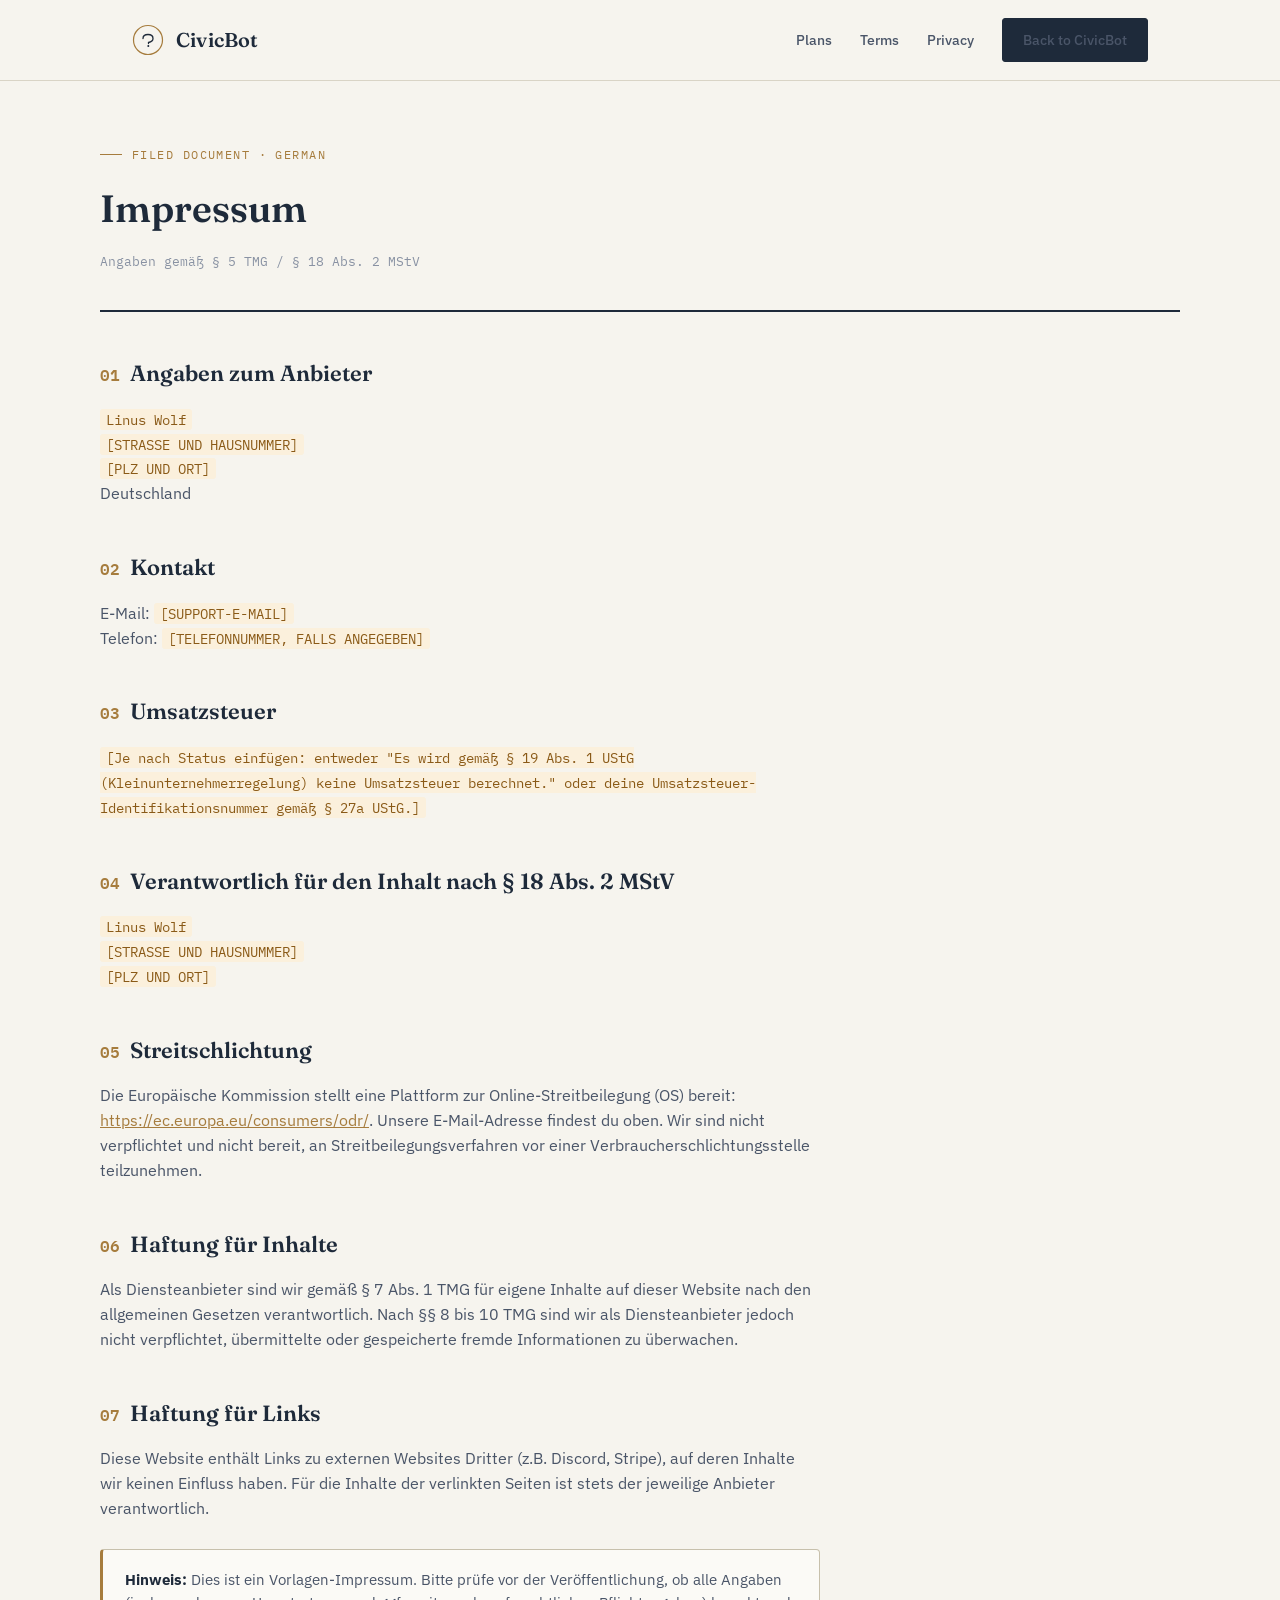
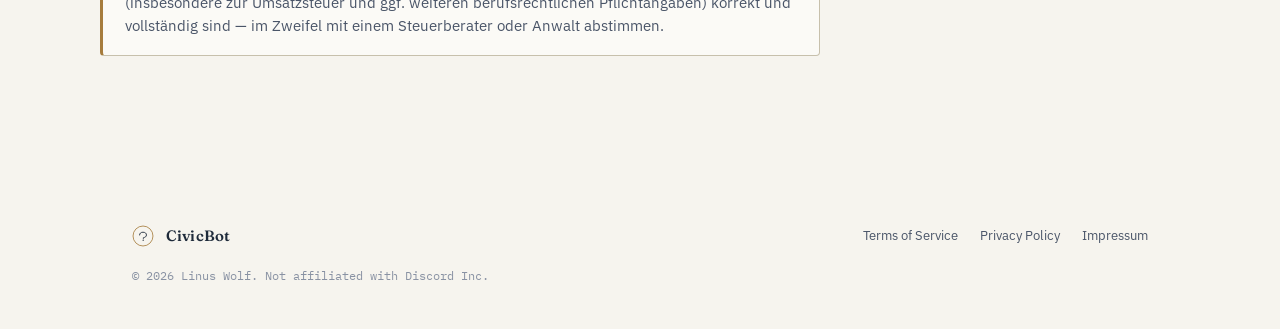
==== impressum.html @ 1b2a7441 "Add files via upload" ====
<!DOCTYPE html>
<html lang="de">
<head>
<meta charset="UTF-8">
<meta name="viewport" content="width=device-width, initial-scale=1.0">
<title>Impressum — CivicBot</title>
<link rel="stylesheet" href="style.css">
</head>
<body>

<header class="site">
  <div class="bar">
    <a href="index.html" class="brand">
      <span class="seal" aria-hidden="true">
        <svg width="32" height="32" viewBox="0 0 32 32" fill="none">
          <circle cx="16" cy="16" r="14.5" stroke="#A67C3D" stroke-width="1.2"/>
          <path d="M11 14.5C11 12 13 10.5 16 10.5C19 10.5 21 12 21 14.5C21 17 19 18 16.5 18.5V19.5" stroke="#1E2A3A" stroke-width="1.3" stroke-linecap="round"/>
          <circle cx="16.3" cy="22" r="1" fill="#1E2A3A"/>
        </svg>
      </span>
      <span class="brand-name">CivicBot</span>
    </a>
    <nav class="primary">
      <a href="index.html#services">Plans</a>
      <a href="terms.html">Terms</a>
      <a href="privacy.html">Privacy</a>
      <a href="index.html" class="btn btn-primary">Back to CivicBot</a>
    </nav>
  </div>
</header>

<div class="wrap doc">
  <div class="doc-head">
    <p class="eyebrow">Filed Document · German</p>
    <h1>Impressum</h1>
    <p class="meta">Angaben gemäß § 5 TMG / § 18 Abs. 2 MStV</p>
  </div>

  <div class="doc-body">
    <h2><span class="num">01</span>Angaben zum Anbieter</h2>
    <p>
      <span class="fill">Linus Wolf</span><br>
      <span class="fill">[STRASSE UND HAUSNUMMER]</span><br>
      <span class="fill">[PLZ UND ORT]</span><br>
      Deutschland
    </p>

    <h2><span class="num">02</span>Kontakt</h2>
    <p>
      E-Mail: <span class="fill">[SUPPORT-E-MAIL]</span><br>
      Telefon: <span class="fill">[TELEFONNUMMER, FALLS ANGEGEBEN]</span>
    </p>

    <h2><span class="num">03</span>Umsatzsteuer</h2>
    <p><span class="fill">[Je nach Status einfügen: entweder "Es wird gemäß § 19 Abs. 1 UStG (Kleinunternehmerregelung) keine Umsatzsteuer berechnet." oder deine Umsatzsteuer-Identifikationsnummer gemäß § 27a UStG.]</span></p>

    <h2><span class="num">04</span>Verantwortlich für den Inhalt nach § 18 Abs. 2 MStV</h2>
    <p>
      <span class="fill">Linus Wolf</span><br>
      <span class="fill">[STRASSE UND HAUSNUMMER]</span><br>
      <span class="fill">[PLZ UND ORT]</span>
    </p>

    <h2><span class="num">05</span>Streitschlichtung</h2>
    <p>Die Europäische Kommission stellt eine Plattform zur Online-Streitbeilegung (OS) bereit: <a href="https://ec.europa.eu/consumers/odr/" target="_blank" rel="noopener">https://ec.europa.eu/consumers/odr/</a>. Unsere E-Mail-Adresse findest du oben. Wir sind nicht verpflichtet und nicht bereit, an Streitbeilegungsverfahren vor einer Verbraucherschlichtungsstelle teilzunehmen.</p>

    <h2><span class="num">06</span>Haftung für Inhalte</h2>
    <p>Als Diensteanbieter sind wir gemäß § 7 Abs. 1 TMG für eigene Inhalte auf dieser Website nach den allgemeinen Gesetzen verantwortlich. Nach §§ 8 bis 10 TMG sind wir als Diensteanbieter jedoch nicht verpflichtet, übermittelte oder gespeicherte fremde Informationen zu überwachen.</p>

    <h2><span class="num">07</span>Haftung für Links</h2>
    <p>Diese Website enthält Links zu externen Websites Dritter (z.B. Discord, Stripe), auf deren Inhalte wir keinen Einfluss haben. Für die Inhalte der verlinkten Seiten ist stets der jeweilige Anbieter verantwortlich.</p>

    <div class="callout"><strong>Hinweis:</strong> Dies ist ein Vorlagen-Impressum. Bitte prüfe vor der Veröffentlichung, ob alle Angaben (insbesondere zur Umsatzsteuer und ggf. weiteren berufsrechtlichen Pflichtangaben) korrekt und vollständig sind — im Zweifel mit einem Steuerberater oder Anwalt abstimmen.</div>
  </div>
</div>

<footer class="site">
  <div class="wrap">
    <div class="row">
      <a href="index.html" class="brand">
        <span class="seal" aria-hidden="true">
          <svg width="22" height="22" viewBox="0 0 32 32" fill="none">
            <circle cx="16" cy="16" r="14.5" stroke="#A67C3D" stroke-width="1.2"/>
            <path d="M11 14.5C11 12 13 10.5 16 10.5C19 10.5 21 12 21 14.5C21 17 19 18 16.5 18.5V19.5" stroke="#1E2A3A" stroke-width="1.3" stroke-linecap="round"/>
            <circle cx="16.3" cy="22" r="1" fill="#1E2A3A"/>
          </svg>
        </span>
        <span class="brand-name">CivicBot</span>
      </a>
      <div class="legal-links">
        <a href="terms.html">Terms of Service</a>
        <a href="privacy.html">Privacy Policy</a>
        <a href="impressum.html">Impressum</a>
      </div>
    </div>
    <div class="fine">© 2026 Linus Wolf. Not affiliated with Discord Inc.</div>
  </div>
</footer>

<script src="script.js"></script>
</body>
</html>
---- style.css ----
/* ============================================================
   CivicBot — shared design system
   Direction: "civic registry" — municipal ledger meets Discord.
   ============================================================ */

@import url('https://fonts.googleapis.com/css2?family=Fraunces:opsz,wght@9..144,500;9..144,600;9..144,680&family=IBM+Plex+Sans:wght@400;500;600&family=IBM+Plex+Mono:wght@400;500&display=swap');

:root {
  --paper: #F6F4EE;
  --paper-raised: #FBFAF6;
  --ink: #1E2A3A;
  --ink-soft: #4A5568;
  --ink-faint: #8992A3;
  --seal: #A67C3D;
  --seal-bright: #C39A56;
  --ledger: #3F6B52;
  --rule: #D9D4C6;
  --rule-strong: #C7C0AC;

  --display: 'Fraunces', Georgia, serif;
  --body: 'IBM Plex Sans', -apple-system, sans-serif;
  --mono: 'IBM Plex Mono', 'Courier New', monospace;
}

* { box-sizing: border-box; }

html { scroll-behavior: smooth; }

body {
  margin: 0;
  background: var(--paper);
  color: var(--ink);
  font-family: var(--body);
  font-size: 16px;
  line-height: 1.6;
  -webkit-font-smoothing: antialiased;
}

a { color: var(--ink); }
a:focus-visible, button:focus-visible { outline: 2px solid var(--seal); outline-offset: 3px; }

.wrap {
  max-width: 1080px;
  margin: 0 auto;
  padding: 0 32px;
}

/* ---------- Seal mark (signature element) ---------- */
.seal {
  display: inline-flex;
  align-items: center;
  justify-content: center;
  flex-shrink: 0;
}
.seal svg { display: block; }

/* ---------- Header ---------- */
header.site {
  border-bottom: 1px solid var(--rule);
  background: var(--paper);
  position: sticky;
  top: 0;
  z-index: 40;
}
header.site .bar {
  display: flex;
  align-items: center;
  justify-content: space-between;
  padding: 18px 32px;
  max-width: 1080px;
  margin: 0 auto;
}
.brand {
  display: flex;
  align-items: center;
  gap: 12px;
  text-decoration: none;
  color: var(--ink);
}
.brand .seal { width: 32px; height: 32px; }
.brand-name {
  font-family: var(--display);
  font-weight: 600;
  font-size: 20px;
  letter-spacing: 0.01em;
}
nav.primary {
  display: flex;
  align-items: center;
  gap: 28px;
}
nav.primary a {
  text-decoration: none;
  font-size: 14px;
  color: var(--ink-soft);
  font-weight: 500;
}
nav.primary a:hover { color: var(--ink); }
.btn {
  font-family: var(--body);
  font-weight: 600;
  font-size: 14px;
  padding: 10px 20px;
  border-radius: 3px;
  border: 1px solid var(--ink);
  text-decoration: none;
  display: inline-block;
  cursor: pointer;
  transition: transform 0.15s ease, background 0.15s ease;
}
.btn-primary { background: var(--ink); color: var(--paper); }
.btn-primary:hover { background: var(--seal); border-color: var(--seal); }
.btn-ghost { background: transparent; color: var(--ink); border-color: var(--rule-strong); }
.btn-ghost:hover { border-color: var(--ink); }

/* ---------- Hero ---------- */
.hero {
  padding: 88px 0 96px;
  border-bottom: 1px solid var(--rule);
}
.hero .grid {
  display: grid;
  grid-template-columns: 1.1fr 0.9fr;
  gap: 64px;
  align-items: center;
}
.eyebrow {
  font-family: var(--mono);
  font-size: 12px;
  letter-spacing: 0.12em;
  text-transform: uppercase;
  color: var(--seal);
  margin: 0 0 18px;
  display: flex;
  align-items: center;
  gap: 10px;
}
.eyebrow::before {
  content: "";
  width: 22px;
  height: 1px;
  background: var(--seal);
}
h1.display {
  font-family: var(--display);
  font-weight: 600;
  font-size: 52px;
  line-height: 1.08;
  letter-spacing: -0.01em;
  margin: 0 0 22px;
}
h1.display em { font-style: italic; font-weight: 500; color: var(--seal); }
.lede {
  font-size: 18px;
  color: var(--ink-soft);
  max-width: 46ch;
  margin: 0 0 34px;
}
.cta-row { display: flex; gap: 14px; flex-wrap: wrap; }

/* Registry card visual */
.registry-card {
  background: var(--paper-raised);
  border: 1px solid var(--rule-strong);
  border-radius: 6px;
  padding: 28px;
  position: relative;
  box-shadow: 0 1px 0 rgba(30,42,58,0.03);
}
.registry-card::before {
  content: "";
  position: absolute;
  inset: 6px;
  border: 1px solid var(--rule);
  border-radius: 3px;
  pointer-events: none;
}
.registry-card .card-head {
  display: flex;
  justify-content: space-between;
  align-items: flex-start;
  margin-bottom: 22px;
}
.registry-card .card-head .seal { width: 30px; height: 30px; opacity: 0.85; }
.card-tag {
  font-family: var(--mono);
  font-size: 11px;
  color: var(--ink-faint);
  letter-spacing: 0.08em;
}
.stat-row {
  display: flex;
  justify-content: space-between;
  align-items: baseline;
  padding: 13px 0;
  border-top: 1px dashed var(--rule);
}
.stat-row:first-of-type { border-top: none; }
.stat-label { font-size: 13px; color: var(--ink-soft); }
.stat-value {
  font-family: var(--mono);
  font-size: 18px;
  font-weight: 500;
  color: var(--ink);
}
.stat-value.ledger { color: var(--ledger); }

/* ---------- Sections ---------- */
section { padding: 88px 0; border-bottom: 1px solid var(--rule); }
section:last-of-type { border-bottom: none; }
.section-head { max-width: 60ch; margin-bottom: 52px; }
.section-head h2 {
  font-family: var(--display);
  font-weight: 600;
  font-size: 34px;
  margin: 0 0 12px;
}
.section-head p { color: var(--ink-soft); font-size: 16px; margin: 0; }

/* Service directory (pricing) */
.directory {
  display: grid;
  grid-template-columns: 1fr 1fr;
  gap: 1px;
  background: var(--rule);
  border: 1px solid var(--rule);
  border-radius: 6px;
  overflow: hidden;
}
.record {
  background: var(--paper-raised);
  padding: 36px 32px;
}
.record-head {
  display: flex;
  justify-content: space-between;
  align-items: center;
  margin-bottom: 6px;
}
.stamp {
  font-family: var(--mono);
  font-size: 11px;
  font-weight: 500;
  letter-spacing: 0.08em;
  padding: 4px 10px;
  border-radius: 100px;
  border: 1px solid currentColor;
}
.stamp.free { color: var(--ledger); }
.stamp.premium { color: var(--seal); }
.record-price {
  font-family: var(--mono);
  font-size: 32px;
  margin: 18px 0 4px;
}
.record-price span { font-size: 14px; color: var(--ink-faint); }
.record-note { font-size: 13px; color: var(--ink-faint); margin-bottom: 26px; }
.record ul { list-style: none; padding: 0; margin: 0; }
.record li {
  padding: 10px 0;
  border-top: 1px dashed var(--rule);
  font-size: 14.5px;
  color: var(--ink-soft);
  display: flex;
  gap: 10px;
}
.record li:first-child { border-top: none; }
.record li::before { content: "—"; color: var(--seal); flex-shrink: 0; }

/* Ordinances (policy clauses) */
.ordinance {
  display: grid;
  grid-template-columns: 90px 1fr;
  gap: 24px;
  padding: 28px 0;
  border-top: 1px solid var(--rule);
}
.ordinance:first-child { border-top: none; padding-top: 0; }
.ordinance-mark {
  font-family: var(--mono);
  font-size: 14px;
  color: var(--seal);
  padding-top: 2px;
}
.ordinance h3 {
  font-family: var(--body);
  font-size: 17px;
  font-weight: 600;
  margin: 0 0 8px;
}
.ordinance p { margin: 0; color: var(--ink-soft); font-size: 15px; }

/* CTA band */
.band {
  background: var(--ink);
  color: var(--paper);
  padding: 72px 0;
  text-align: center;
  border-bottom: none;
}
.band h2 {
  font-family: var(--display);
  font-weight: 600;
  font-size: 32px;
  margin: 0 0 14px;
}
.band p { color: #B9C0CC; margin: 0 0 30px; }
.band .btn-primary { background: var(--seal-bright); border-color: var(--seal-bright); color: var(--ink); }
.band .btn-primary:hover { background: var(--paper); border-color: var(--paper); }

/* ---------- Footer ---------- */
footer.site {
  padding: 44px 0;
}
footer.site .row {
  display: flex;
  justify-content: space-between;
  align-items: center;
  flex-wrap: wrap;
  gap: 20px;
}
footer.site .brand .seal { width: 22px; height: 22px; }
footer.site .brand-name { font-size: 15px; }
footer .legal-links {
  display: flex;
  gap: 22px;
}
footer .legal-links a {
  font-size: 13px;
  color: var(--ink-soft);
  text-decoration: none;
}
footer .legal-links a:hover { color: var(--ink); }
footer .fine {
  font-size: 12px;
  color: var(--ink-faint);
  margin-top: 18px;
  font-family: var(--mono);
}

/* ---------- Legal document pages ---------- */
.doc {
  padding: 64px 0 96px;
}
.doc-head {
  border-bottom: 2px solid var(--ink);
  padding-bottom: 24px;
  margin-bottom: 44px;
}
.doc-head .eyebrow { margin-bottom: 14px; }
.doc-head h1 {
  font-family: var(--display);
  font-weight: 600;
  font-size: 38px;
  margin: 0 0 10px;
}
.doc-head .meta { font-family: var(--mono); font-size: 13px; color: var(--ink-faint); }
.doc-body { max-width: 72ch; }
.doc-body h2 {
  font-family: var(--display);
  font-size: 22px;
  font-weight: 600;
  margin: 44px 0 14px;
}
.doc-body h2 .num { color: var(--seal); font-family: var(--mono); font-size: 16px; margin-right: 10px; }
.doc-body h3 { font-size: 16px; margin: 24px 0 8px; }
.doc-body p, .doc-body li { color: var(--ink-soft); font-size: 15.5px; }
.doc-body ul, .doc-body ol { padding-left: 22px; }
.doc-body li { margin-bottom: 6px; }
.doc-body a { color: var(--seal); }
.fill {
  background: #FBF0DC;
  color: #8A5A17;
  padding: 1px 6px;
  border-radius: 3px;
  font-family: var(--mono);
  font-size: 0.92em;
}
.callout {
  background: var(--paper-raised);
  border: 1px solid var(--rule-strong);
  border-left: 3px solid var(--seal);
  border-radius: 4px;
  padding: 18px 22px;
  margin: 28px 0;
  font-size: 14.5px;
  color: var(--ink-soft);
}
.callout strong { color: var(--ink); }

/* ---------- Scroll reveal ---------- */
.reveal { opacity: 0; transform: translateY(14px); transition: opacity 0.6s ease, transform 0.6s ease; }
.reveal.in { opacity: 1; transform: translateY(0); }
@media (prefers-reduced-motion: reduce) {
  .reveal { opacity: 1; transform: none; transition: none; }
  html { scroll-behavior: auto; }
}

/* ---------- Responsive ---------- */
@media (max-width: 860px) {
  .hero .grid { grid-template-columns: 1fr; }
  .directory { grid-template-columns: 1fr; }
  h1.display { font-size: 38px; }
  nav.primary { display: none; }
  .ordinance { grid-template-columns: 1fr; gap: 8px; }
}
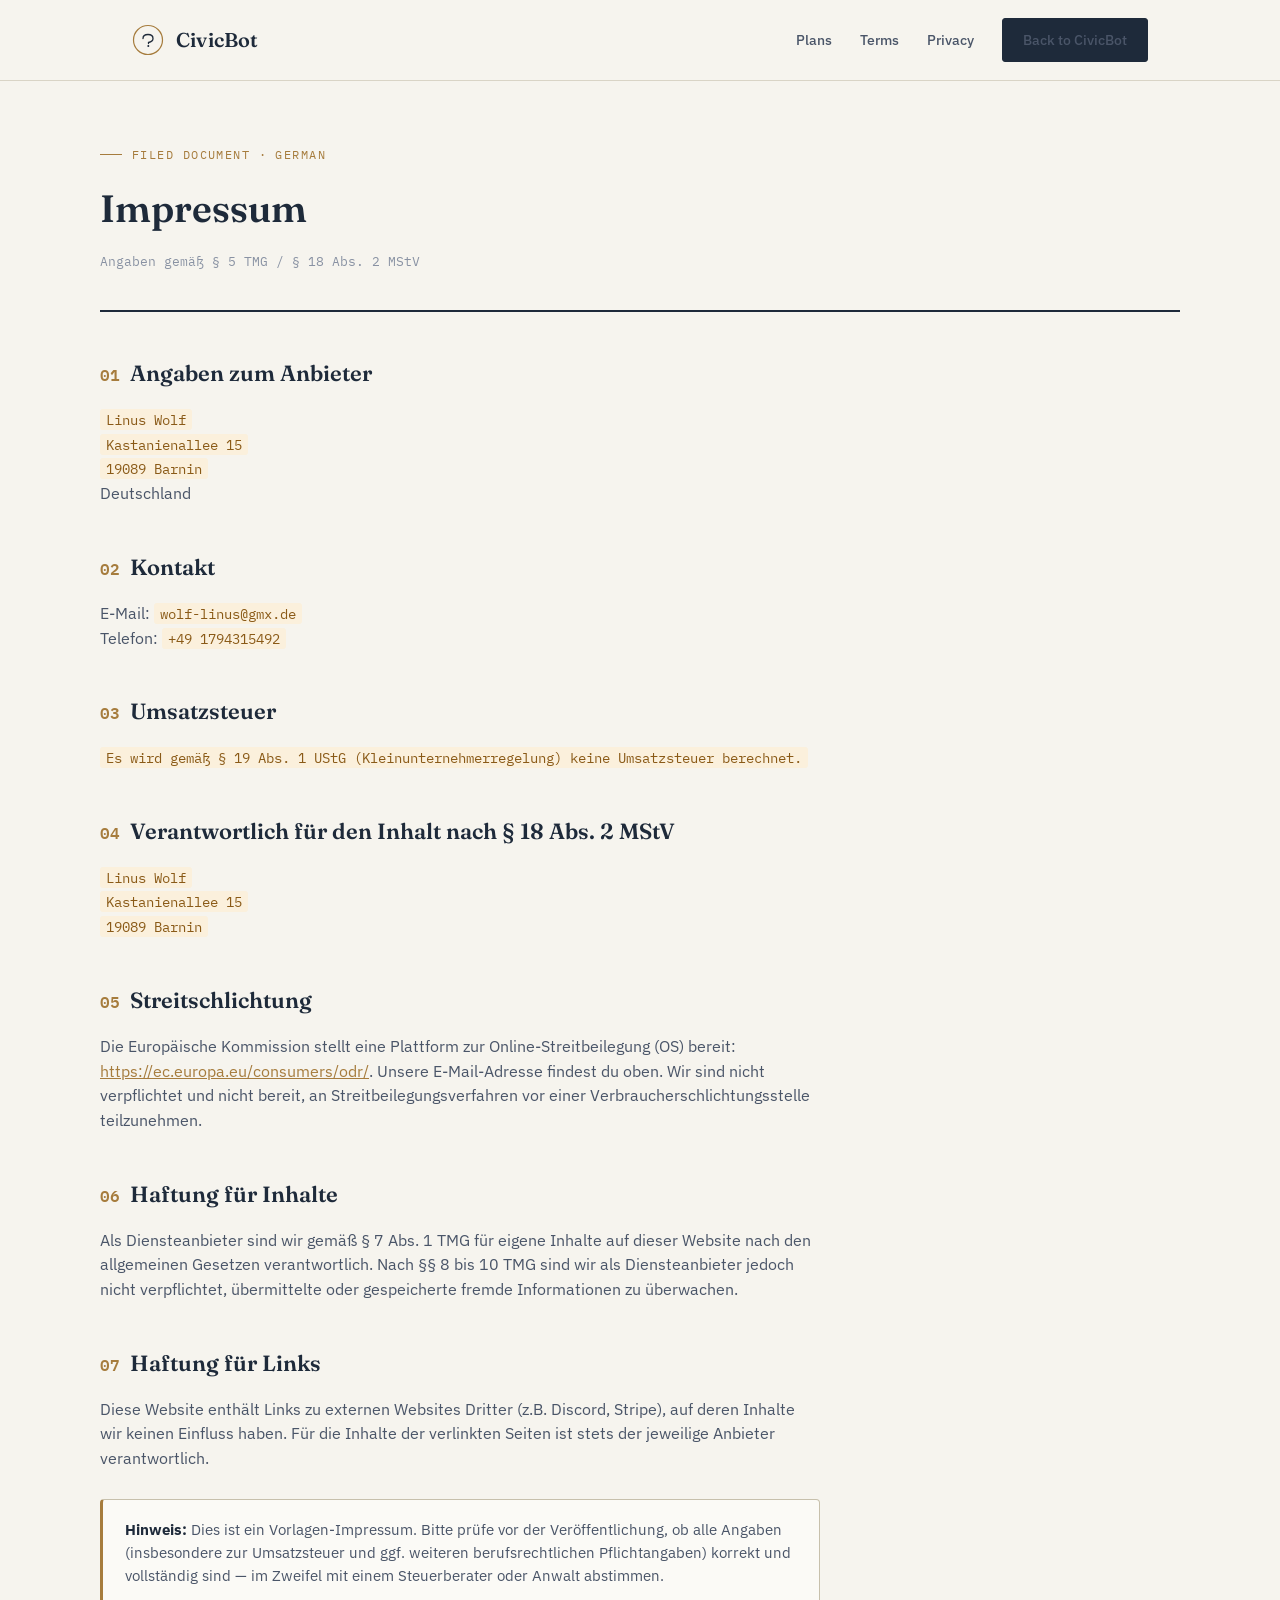
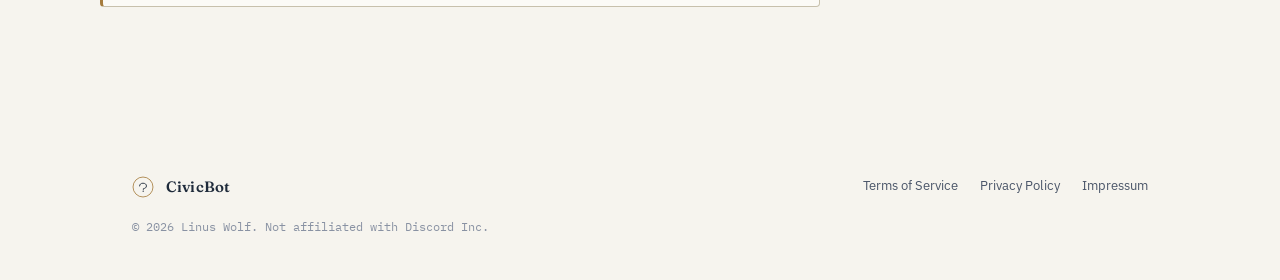
==== commit ce2d247c: "Update contact information and address in impressum" ====
--- a/impressum.html
+++ b/impressum.html
@@ -40,25 +40,25 @@
     <h2><span class="num">01</span>Angaben zum Anbieter</h2>
     <p>
       <span class="fill">Linus Wolf</span><br>
-      <span class="fill">[STRASSE UND HAUSNUMMER]</span><br>
-      <span class="fill">[PLZ UND ORT]</span><br>
+      <span class="fill">Kastanienallee 15</span><br>
+      <span class="fill">19089 Barnin</span><br>
       Deutschland
     </p>
 
     <h2><span class="num">02</span>Kontakt</h2>
     <p>
-      E-Mail: <span class="fill">[SUPPORT-E-MAIL]</span><br>
-      Telefon: <span class="fill">[TELEFONNUMMER, FALLS ANGEGEBEN]</span>
+      E-Mail: <span class="fill">wolf-linus@gmx.de</span><br>
+      Telefon: <span class="fill">+49 1794315492</span>
     </p>
 
     <h2><span class="num">03</span>Umsatzsteuer</h2>
-    <p><span class="fill">[Je nach Status einfügen: entweder "Es wird gemäß § 19 Abs. 1 UStG (Kleinunternehmerregelung) keine Umsatzsteuer berechnet." oder deine Umsatzsteuer-Identifikationsnummer gemäß § 27a UStG.]</span></p>
+    <p><span class="fill">Es wird gemäß § 19 Abs. 1 UStG (Kleinunternehmerregelung) keine Umsatzsteuer berechnet.</span></p>
 
     <h2><span class="num">04</span>Verantwortlich für den Inhalt nach § 18 Abs. 2 MStV</h2>
     <p>
       <span class="fill">Linus Wolf</span><br>
-      <span class="fill">[STRASSE UND HAUSNUMMER]</span><br>
-      <span class="fill">[PLZ UND ORT]</span>
+      <span class="fill">Kastanienallee 15</span><br>
+      <span class="fill">19089 Barnin</span>
     </p>
 
     <h2><span class="num">05</span>Streitschlichtung</h2>
